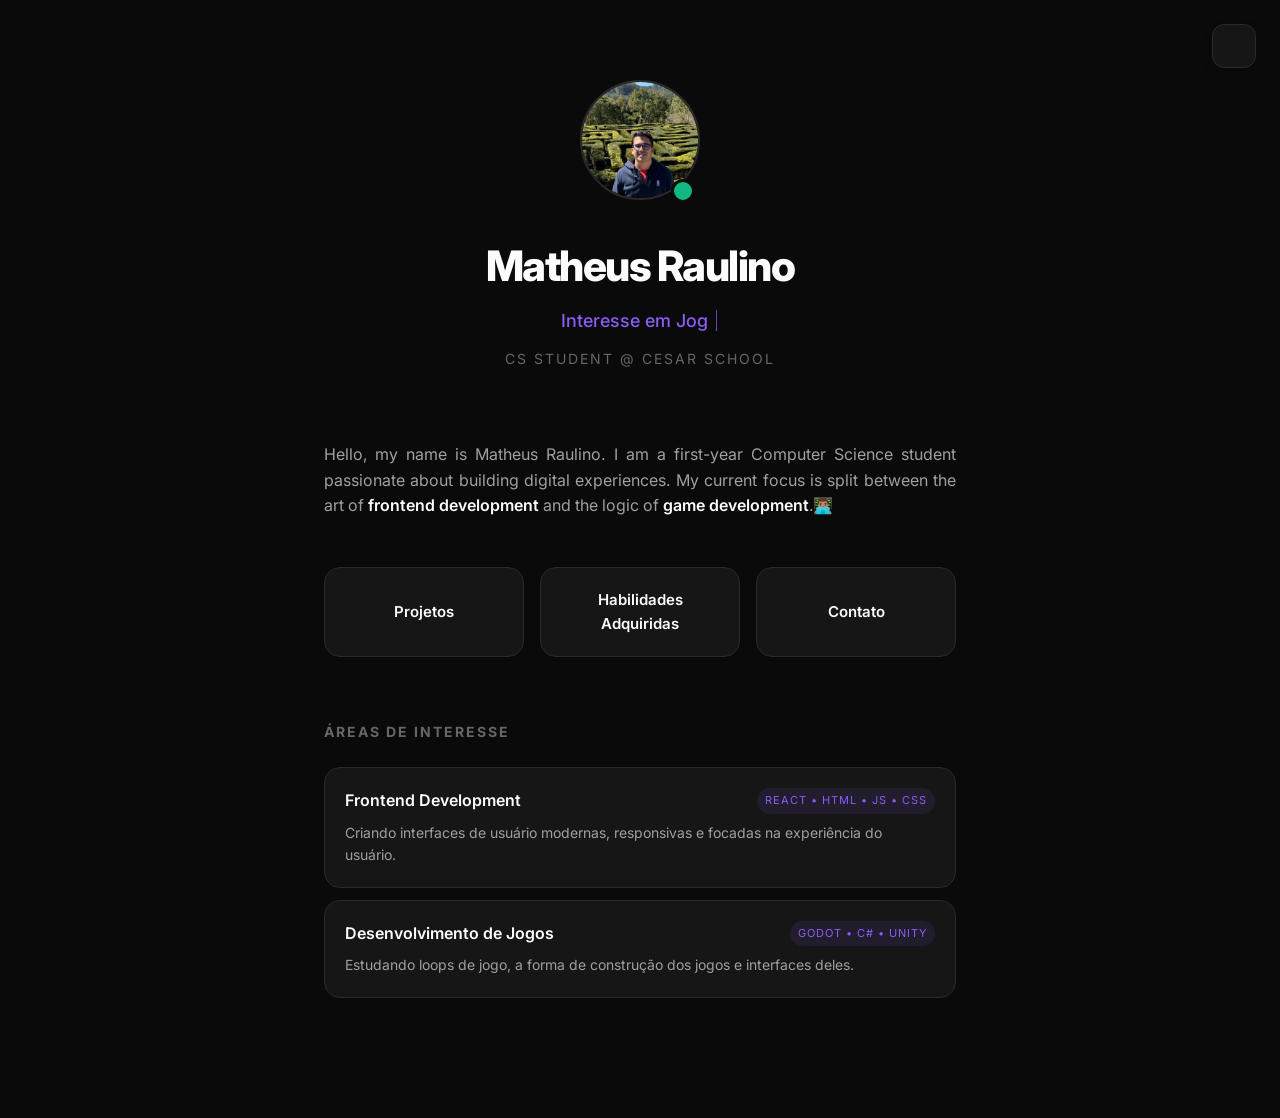
==== index.html @ a21a44e2 "portifolio" ====
<!doctype html>
<html lang="pt-BR">
  <head>
    <meta charset="UTF-8" />
    <meta name="viewport" content="width=device-width, initial-scale=1.0" />
    <title>MR.Space</title>
    
    <link rel="preconnect" href="https://fonts.googleapis.com">
    <link rel="preconnect" href="https://fonts.gstatic.com" crossorigin>
    <link href="https://fonts.googleapis.com/css2?family=Inter:ital,opsz,wght@0,14..32,100..900;1,14..32,100..900&display=swap" rel="stylesheet">
    <link rel="stylesheet" href="style.css">
  </head>

  <body>
    
    <button class="tema" aria-label="Alternar modo de cor" onclick="alternarTema()">
      
    </button>

    <main class="container">
      
      <header class="identidade">
        <div class="avatar-wrapper">
          <img class="avatar" src="avatar.jpeg" alt="Matheus Raulino" width="120" height="120" />
        </div>
        <h1 class="nome">Matheus Raulino</h1>
        
        <div class="identidade-">
          <span class="typed-text" id="typed"></span><span class="cursor">|</span>
        </div>
        
        <p class="cs-student">CS Student @ CESAR School</p>
      </header>

      <section class="visivel">
        <article class="about-text">
          <p>Hello, my name is Matheus Raulino. I am a first-year Computer Science student passionate about building digital experiences. My current focus is split between the art of <strong>frontend development</strong> and the logic of <strong>game development</strong>.👨🏽‍💻</p>
        </article>
        
        <nav class="nav-links">
          <a href="projetos.html" class="nav-card">Projetos</a>
          <a href="habilidades.html" class="nav-card">Habilidades Adquiridas</a>
          <a href="certificados.html" class="nav-card">Contato</a>
        </nav>
      </section>

      <section class="visivel">
        <h2 class="section-title">Áreas de Interesse</h2>
        <ul class="modern-list">
          <li class="modern-item">
            <div class="item-header">
              <span class="item-title">Frontend Development</span>
              <span class="item-tech">React • HTML •  JS • CSS</span>
            </div>
            <p class="item-desc">Criando interfaces de usuário modernas, responsivas e focadas na experiência do usuário.</p>
          </li>
          <li class="modern-item">
            <div class="item-header">
              <span class="item-title">Desenvolvimento de Jogos</span>
              <span class="item-tech">Godot • C# • Unity</span>
            </div>
            <p class="item-desc">Estudando loops de jogo, a forma de construção dos jogos e interfaces deles.</p>
          </li>
        </ul>
      </section>

    </main>

    <script src="java.js"></script>
  </body>
</html>
---- style.css ----
:root {
        
        --bg-color: #0a0a0a;
        --card-bg: #161616;
        --text-primary: #fcfcfc;
        --text-secondary: #a0a0a0;
        --text-muted: #666666;
        --accent: #8b5cf6; 
        --border: #2a2a2a;
        --ease: cubic-bezier(0.23, 1, 0.32, 1); 
      }

      body.claro {
        --bg-color: #f7f7f7;
        --card-bg: #ffffff;
        --text-primary: #121212;
        --text-secondary: #4a4a4a;
        --text-muted: #999999;
        --accent: #6d28d9;
        --border: #e0e0e0;
      }

   
      * {
        margin: 0;
        padding: 0;
        box-sizing: border-box;
      }

      body {
        font-family: 'Inter', sans-serif;
        background-color: var(--bg-color);
        color: var(--text-secondary);
        line-height: 1.6;
        -webkit-font-smoothing: antialiased;
        transition: background-color 0.4s var(--ease), color 0.4s var(--ease);
        overflow-x: hidden;
      }

      
      .container {
        max-width: 680px; 
        margin: 0 auto;
        padding: 80px 24px 120px;
      }

      
      .animacao {
        opacity: 0;
        transform: translateY(20px);
        transition: opacity 0.6s var(--ease), transform 0.6s var(--ease);
        visibility: hidden;
      }

      .visivel {
        opacity: 1;
        transform: translateY(0);
        visibility: visible;
      }

      
      .tema {
        position: fixed;
        top: 24px;
        right: 24px;
        width: 44px;
        height: 44px;
        display: flex;
        align-items: center;
        justify-content: center;
        cursor: pointer;
        border: 1px solid var(--border);
        border-radius: 12px;
        background-color: var(--card-bg);
        color: var(--text-secondary);
        z-index: 1000;
        transition: all 0.3s var(--ease);
        box-shadow: 0 4px 12px rgba(0,0,0,0.1);
      }

      .tema:hover {
        border-color: var(--accent);
        color: var(--accent);
        transform: translateY(-2px);
      }


      .tema .icone-sol { display: none; }
      .tema .icone-lua { display: block; }
      body.claro .icone-sol { display: block; }
      body.claro .icone-lua { display: none; }

      
      .identidade {
        text-align: center;
        margin-bottom: 72px;
        display: flex;
        flex-direction: column;
        align-items: center;
        opacity: 0;
        animation: heroLoad 0.8s var(--ease) forwards;
      }

      @keyframes heroLoad {
        to { opacity: 1; transform: translateY(0); }
        from { opacity: 0; transform: translateY(30px); }
      }

      .avatar-wrapper {
        position: relative;
        margin-bottom: 24px;
      }

      .avatar {
        width: 120px;
        height: 120px;
        border-radius: 50%;
        object-fit: cover;
        border: 2px solid var(--border);
        transition: border-color 0.3s var(--ease), transform 0.3s var(--ease);
      }

      .avatar-wrapper:hover .avatar {
        border-color: var(--accent);
        transform: scale(1.05);
      }

      .avatar-wrapper::after {
        content: '';
        position: absolute;
        bottom: 5px;
        right: 5px;
        width: 18px;
        height: 18px;
        background-color: #10b981; 
        border-radius: 50%;
        border: 3px solid var(--bg-color);
      }

      .nome {
        font-weight: 800; 
        font-size: 42px;
        color: var(--text-primary);
        letter-spacing: -1.5px;
        margin-bottom: 8px;
      }

      .identidade- {
        font-size: 18px;
        font-weight: 500;
        color: var(--accent); 
        margin-bottom: 12px;
        display: flex;
        gap: 6px;
        justify-content: center;
      }

      .cursor {
        font-weight: 200;
        animation: blink 1s infinite;
      }

      @keyframes blink { 50% { opacity: 0; } }

      .cs-student {
        font-size: 14px;
        text-transform: uppercase;
        letter-spacing: 2px;
        color: var(--text-muted);
      }

      
      .about-text {
        font-size: 16px;
        color: var(--text-secondary);
        margin-bottom: 48px;
        text-align: justify;
      }

      .about-text strong {
        color: var(--text-primary);
        font-weight: 600;
      }

      .nav-links {
        display: grid;
        grid-template-columns: repeat(auto-fit, minmax(160px, 1fr));
        gap: 16px;
        width: 100%;
      }

      .nav-card {
        display: flex;
        align-items: center;
        justify-content: center;
        padding: 20px;
        background-color: var(--card-bg);
        border: 1px solid var(--border);
        border-radius: 16px;
        color: var(--text-primary);
        text-decoration: none;
        font-weight: 600;
        font-size: 15px;
        transition: all 0.3s var(--ease);
        text-align: center;
        
        
        position: relative;
        overflow: hidden;
      }

      .nav-card:hover {
        border-color: var(--accent);
        transform: translateY(-5px);
        box-shadow: 0 10px 30px -10px rgba(139, 92, 246, 0.2);
      }

      .nav-card::before {
        content: '';
        position: absolute;
        top: 0; left: -100%;
        width: 100%; height: 100%;
        background: linear-gradient(90deg, transparent, rgba(255,255,255,0.05), transparent);
        transition: 0.5s;
      }

      .nav-card:hover::before {
        left: 100%;
      }

      
      .section-title {
        font-size: 14px;
        font-weight: 700;
        text-transform: uppercase;
        letter-spacing: 2px;
        color: var(--text-muted);
        margin-bottom: 24px;
        padding-top: 64px;
      }

      .modern-list {
        list-style: none;
        display: flex;
        flex-direction: column;
        gap: 12px;
      }

      .modern-item {
        background-color: var(--card-bg);
        border: 1px solid var(--border);
        padding: 20px;
        border-radius: 16px;
        transition: all 0.3s var(--ease);
        cursor: pointer;
      }

      .modern-item:hover {
        border-color: var(--accent);
        transform: scale(1.01);
      }

      .item-header {
        display: flex;
        justify-content: space-between;
        align-items: center;
        margin-bottom: 8px;
      }

      .item-title {
        color: var(--text-primary);
        font-weight: 600;
        font-size: 16px;
      }

      .item-tech {
        font-size: 11px;
        text-transform: uppercase;
        letter-spacing: 1px;
        color: var(--accent);
        background-color: rgba(139, 92, 246, 0.1);
        padding: 4px 8px;
        border-radius: 20px;
      }

      .item-desc {
        font-size: 14px;
        color: var(--text-secondary);
      }

      
      @media (max-width: 500px) {
        .nome { font-size: 32px; letter-spacing: -1px; }
        .hero { margin-bottom: 48px; }
        .nav-links { grid-template-columns: 1fr; }
        .container { padding-top: 60px; }
      }
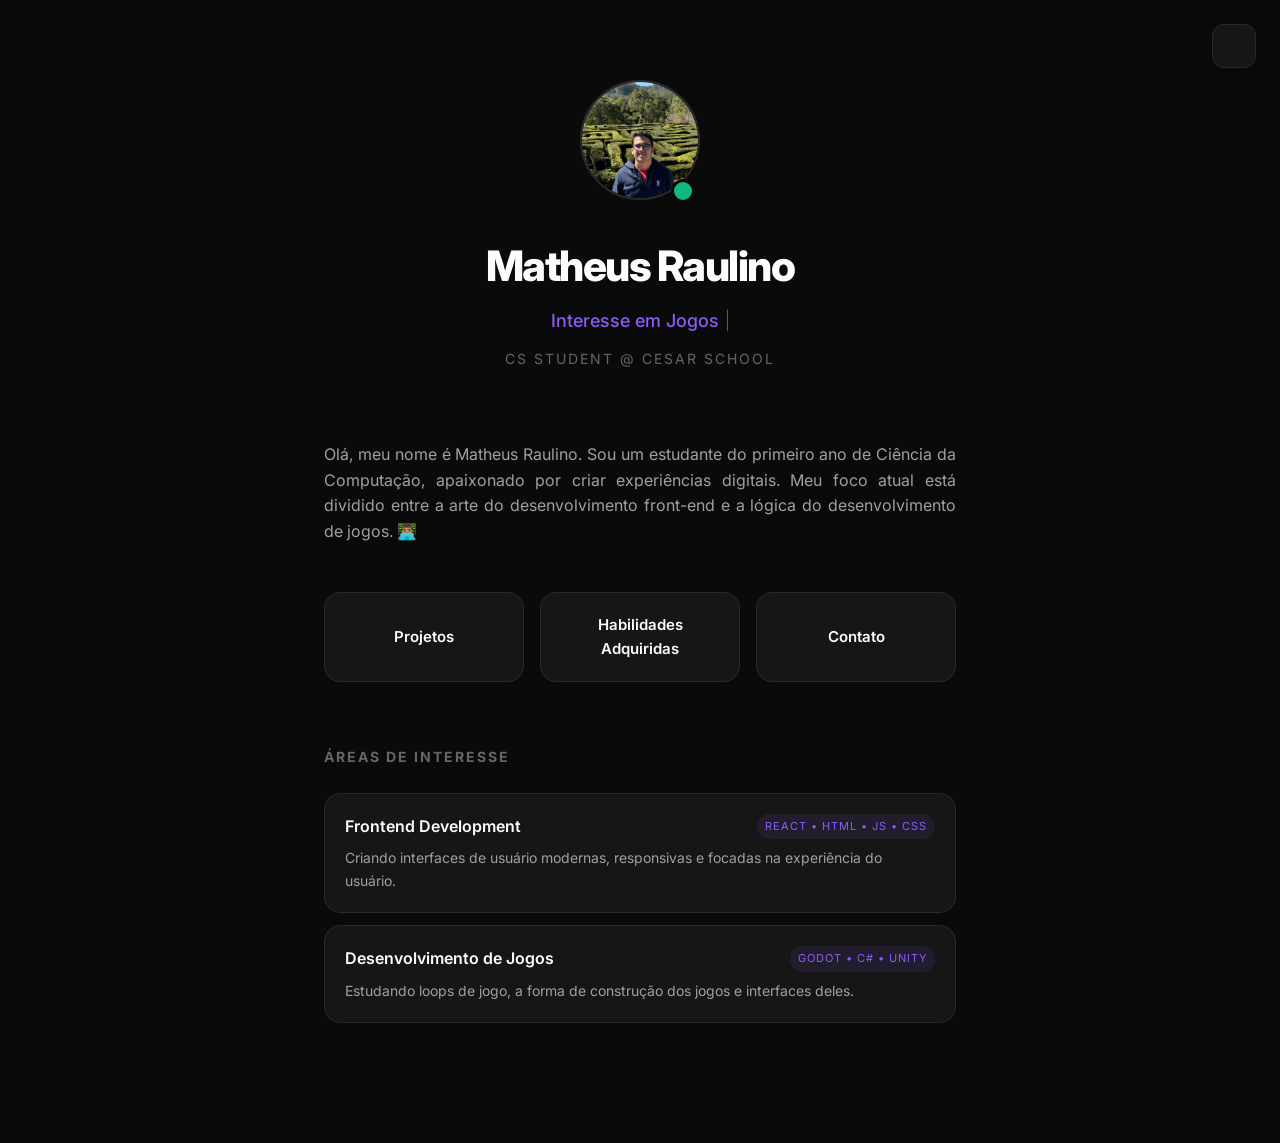
==== commit 325fd343: "Update index.html" ====
--- a/index.html
+++ b/index.html
@@ -34,7 +34,7 @@
 
       <section class="visivel">
         <article class="about-text">
-          <p>Hello, my name is Matheus Raulino. I am a first-year Computer Science student passionate about building digital experiences. My current focus is split between the art of <strong>frontend development</strong> and the logic of <strong>game development</strong>.👨🏽‍💻</p>
+          <p>Olá, meu nome é Matheus Raulino. Sou um estudante do primeiro ano de Ciência da Computação, apaixonado por criar experiências digitais. Meu foco atual está dividido entre a arte do desenvolvimento front-end e a lógica do desenvolvimento de jogos. 👨🏽‍💻</p>
         </article>
         
         <nav class="nav-links">
@@ -68,4 +68,4 @@
 
     <script src="java.js"></script>
   </body>
-</html>+</html>
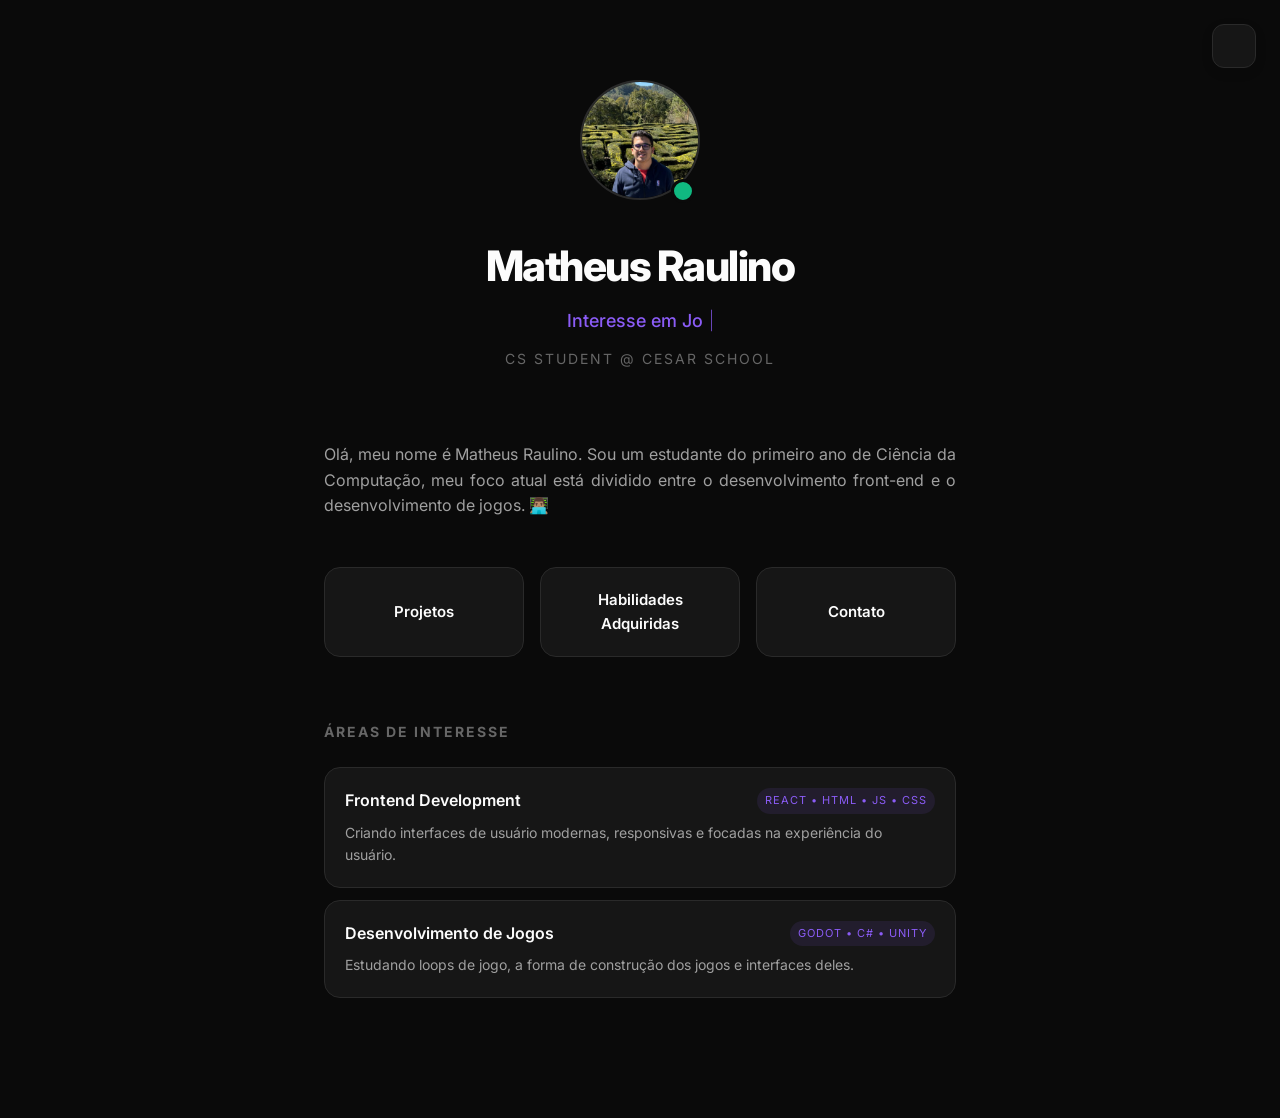
==== commit c582cfd1: "Update index.html" ====
--- a/index.html
+++ b/index.html
@@ -34,7 +34,7 @@
 
       <section class="visivel">
         <article class="about-text">
-          <p>Olá, meu nome é Matheus Raulino. Sou um estudante do primeiro ano de Ciência da Computação, apaixonado por criar experiências digitais. Meu foco atual está dividido entre a arte do desenvolvimento front-end e a lógica do desenvolvimento de jogos. 👨🏽‍💻</p>
+          <p>Olá, meu nome é Matheus Raulino. Sou um estudante do primeiro ano de Ciência da Computação, meu foco atual está dividido entre o desenvolvimento front-end e o desenvolvimento de jogos. 👨🏽‍💻</p>
         </article>
         
         <nav class="nav-links">
--- a/style.css
+++ b/style.css
@@ -45,7 +45,7 @@
       }
 
       
-      .animacao {
+      .animation {
         opacity: 0;
         transform: translateY(20px);
         transition: opacity 0.6s var(--ease), transform 0.6s var(--ease);
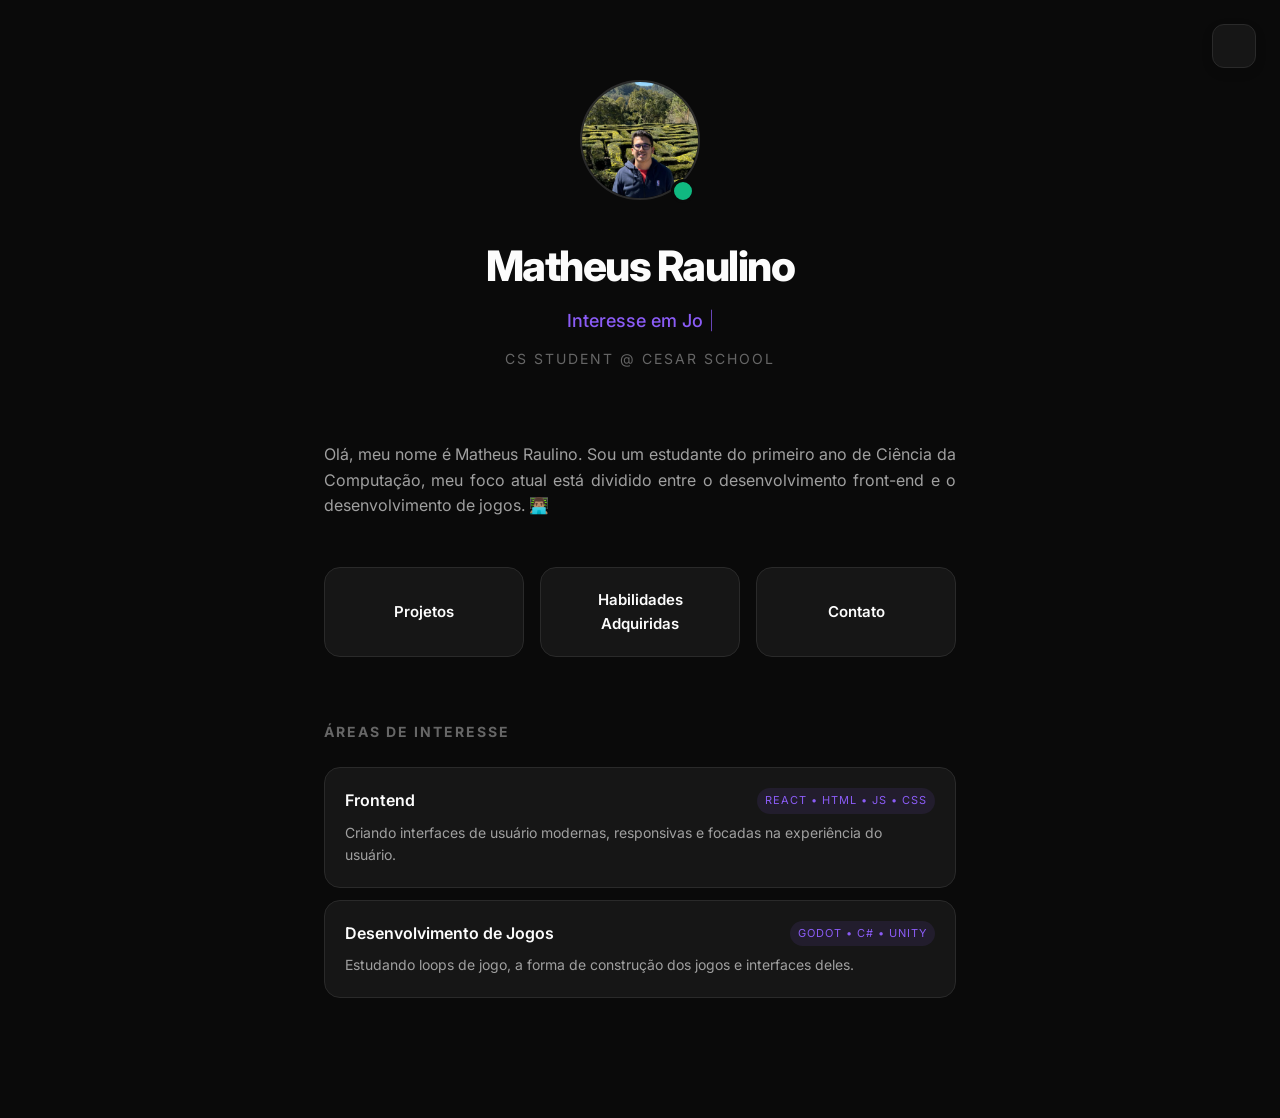
==== commit 42bfe116: "Update index.html" ====
--- a/index.html
+++ b/index.html
@@ -40,7 +40,7 @@
         <nav class="nav-links">
           <a href="projetos.html" class="nav-card">Projetos</a>
           <a href="habilidades.html" class="nav-card">Habilidades Adquiridas</a>
-          <a href="certificados.html" class="nav-card">Contato</a>
+          <a href="contato.html" class="nav-card">Contato</a>
         </nav>
       </section>
 
@@ -49,7 +49,7 @@
         <ul class="modern-list">
           <li class="modern-item">
             <div class="item-header">
-              <span class="item-title">Frontend Development</span>
+              <span class="item-title">Frontend</span>
               <span class="item-tech">React • HTML •  JS • CSS</span>
             </div>
             <p class="item-desc">Criando interfaces de usuário modernas, responsivas e focadas na experiência do usuário.</p>
